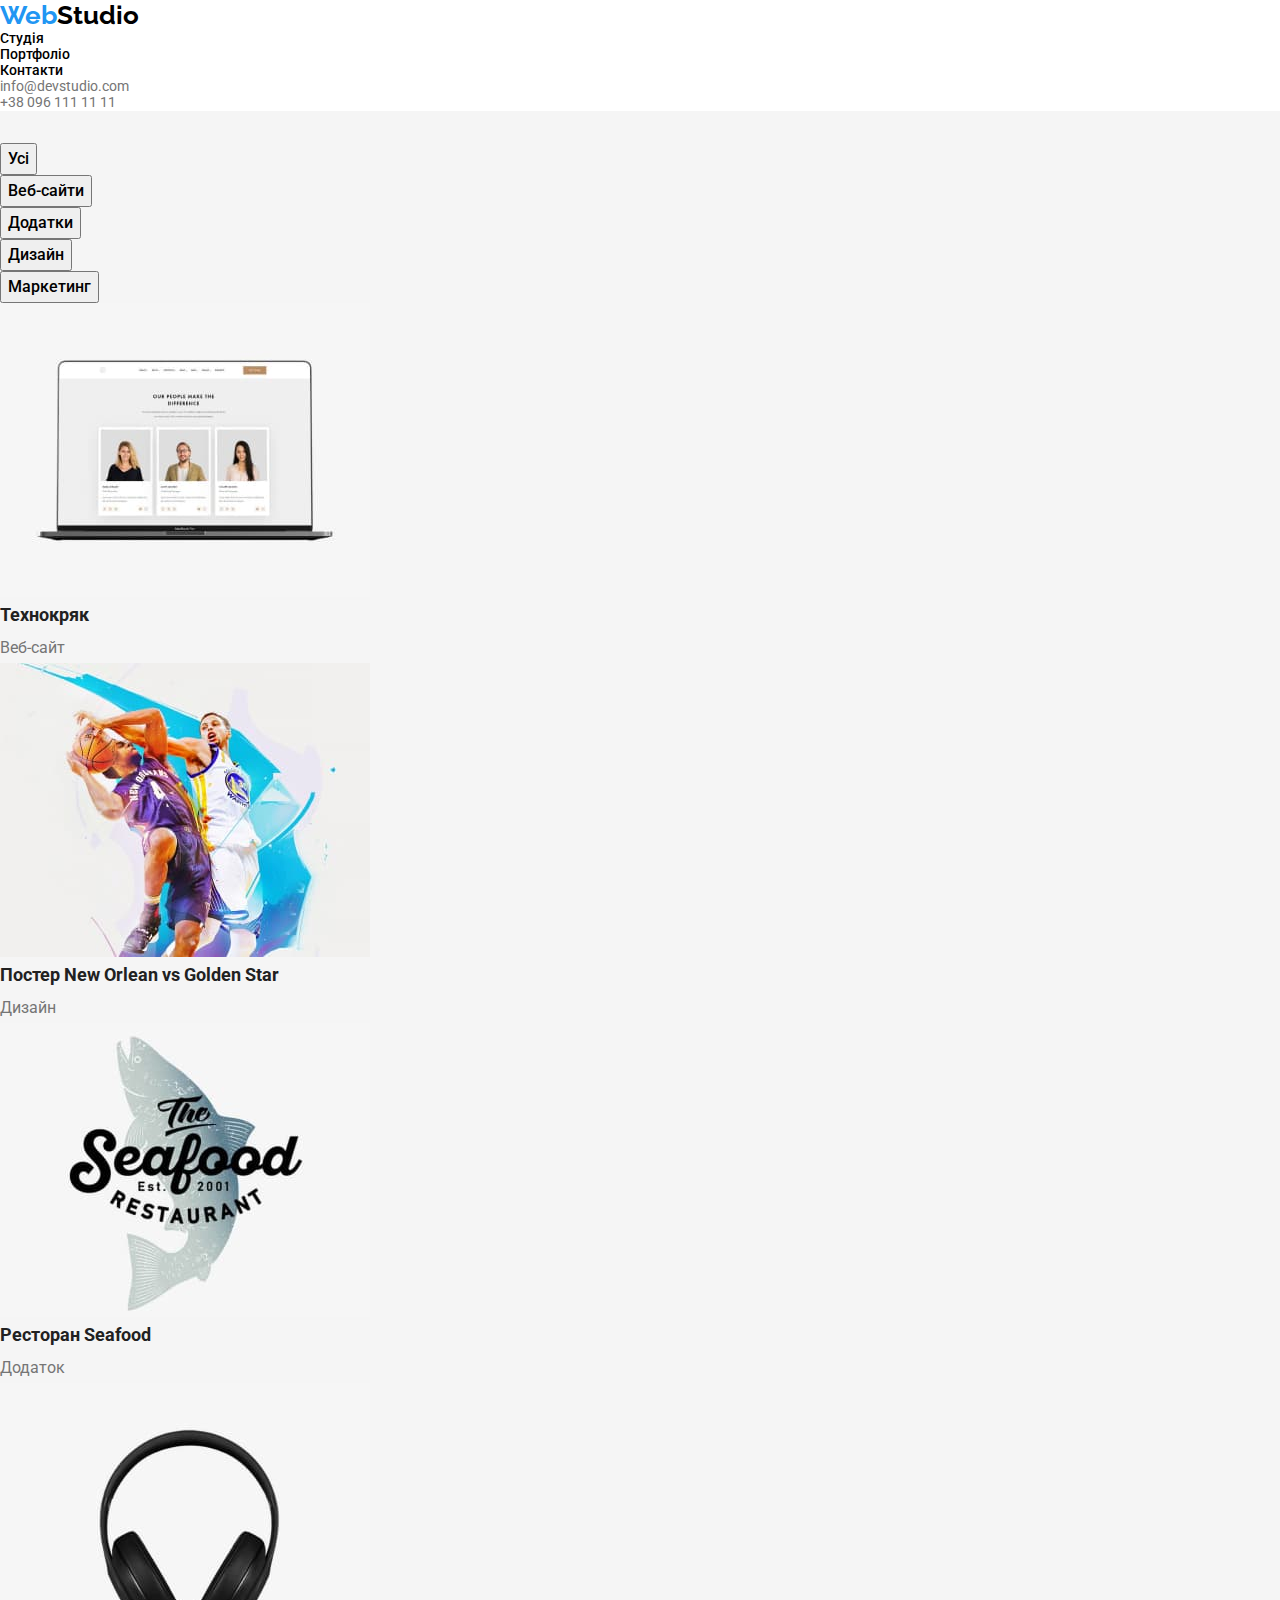
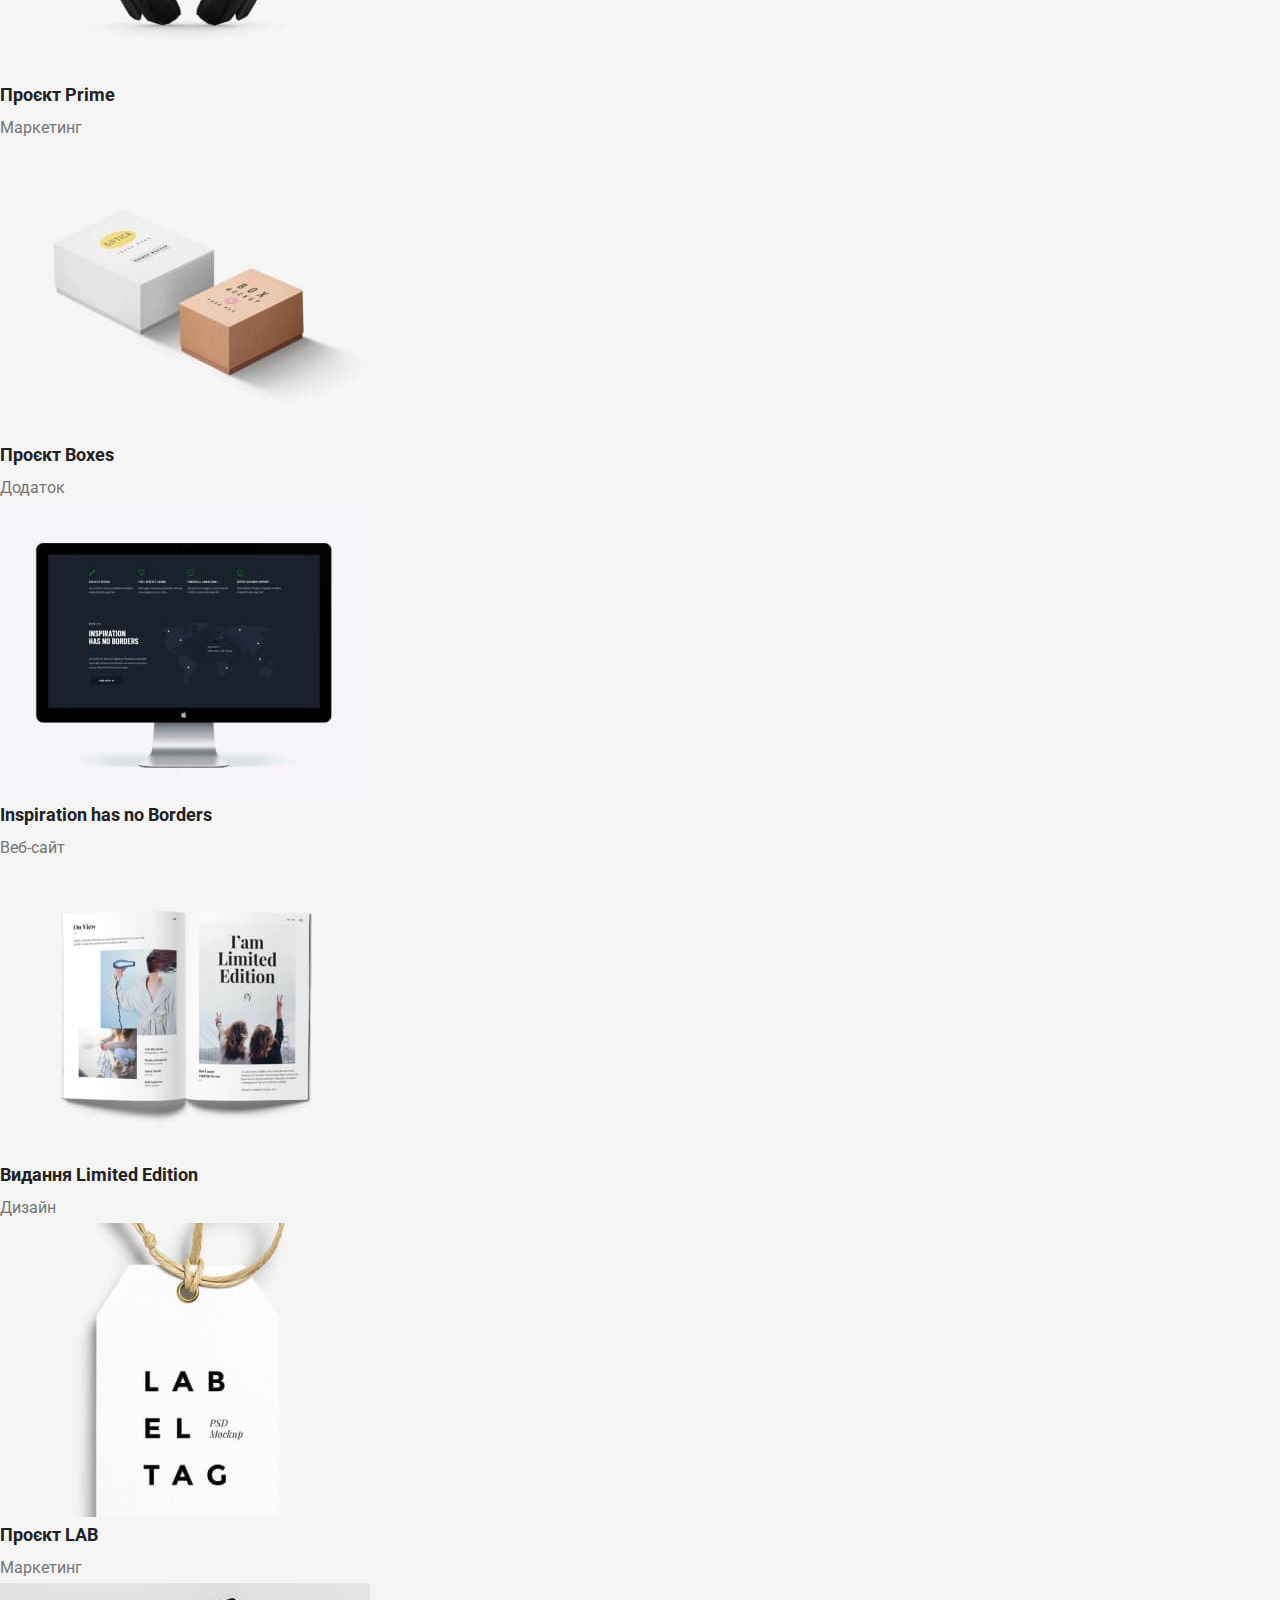
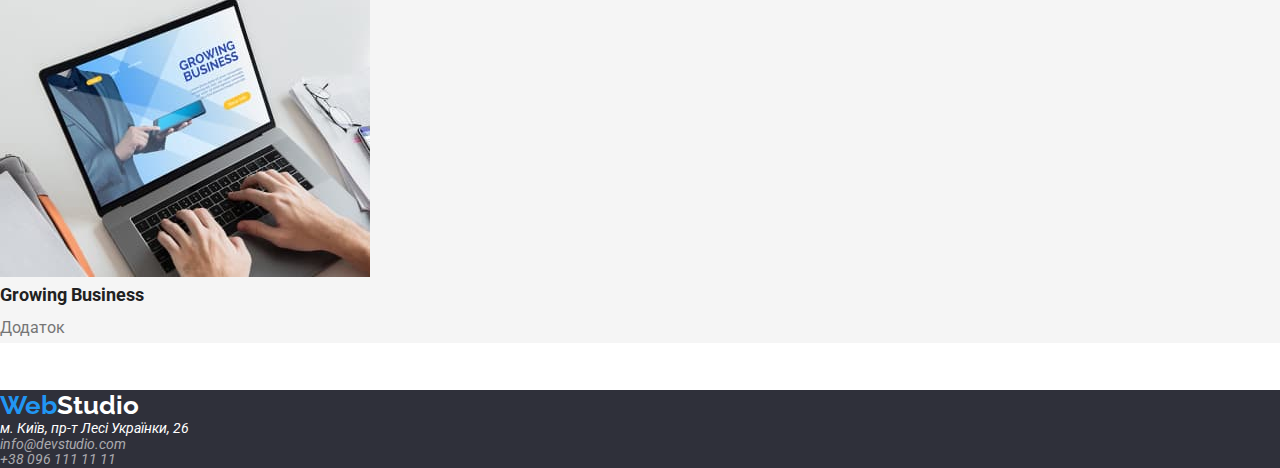
==== portfolio.html @ e62852bb "hw3-studio" ====
<!DOCTYPE html>
<html lang="uk">
<head>
    <meta charset="UTF-8">
    <meta http-equiv="X-UA-Compatible" content="IE=edge">
    <meta name="viewport" content="width=device-width, initial-scale=1.0">
    <title>Document</title>
    <link rel="stylesheet" href="https://fonts.googleapis.com/css2?family=Raleway:wght@700&family=Roboto:wght@400;500;700;900&display=swap">
    <link rel="stylesheet" href="https://cdn.jsdelivr.net/npm/modern-normalize@1.1.0/modern-normalize.min.css">
    <link rel="stylesheet" href="./css/styles.css">
</head>
<body>
    
        <!--Шапка сайта-->
        <header>
            <nav>
            <a class="nav-link" href="./index.html"><span class="accent">Web</span><span class="accent-two">Studio</span></a>
            <ul class="nav">
                <li><a class="nav-link" href="./index.html">Студія</a></li>
                <li><a class="nav-link" href="./portfolio.html">Портфоліо</a></li>
                <li><a class="nav-link" href="">Контакти</a></li>
            </ul>
        </nav>
        <ul class="nav">
            <li><a class="nav-link-contakts" href="mailto:info@devstudio.com">info@devstudio.com</a></li>
            <li><a class="nav-link-contakts" href="tel:+380961111111">+38 096 111 11 11</a></li>
        </ul>
        </header>
 <main>
    <section class="section">
        <h1 class="heading-two">Виконані замовлення</h1>
        <ul>
        <Li class="nav"><button class="btn" type="button">Усі</button></Li>
        <Li class="nav"><button class="btn" type="button">Веб-сайти</button></Li>
        <Li class="nav"><button class="btn" type="button">Додатки</button></Li>
        <Li class="nav"><button class="btn" type="button">Дизайн</button></Li>
        <Li class="nav"><button class="btn" type="button">Маркетинг</button></Li>
    </ul>
        <ul class="nav">
            <li><img src="./images/tekhnokryak.jpg" alt="наши фахівці" width="370">
                <h2 class="caption">Технокряк</h2>
                <p class="desc">Веб-сайт</p></li>

            <li><img src="./images/golden-star.jpg" alt="Постер" width="370">
                <h2 class="caption">Постер New Orlean vs Golden Star</h2>
                <p class="desc">Дизайн</p></li>

            <li><img src="./images/seafood.jpg" alt="лого Ресторана" width="370">
                <h2 class="caption">Ресторан Seafood</h2>
                <p class="desc">Додаток</p></li>

            <li><img src="./images/prime.jpg" alt="навушники" width="370">
                <h2 class="caption">Проєкт Prime</h2>
                <p class="desc">Маркетинг</p></li>

            <li><img src="./images/boxes.jpg" alt="Проект Бокси" width="370">
                <h2 class="caption">Проєкт Boxes</h2>
                <p class="desc">Додаток</p></li>

            <li><img src="./images/borders.jpg" alt="Сайт" width="370">
               <h2 class="caption" lang="en">Inspiration has no Borders</h2>
                <p class="desc">Веб-сайт</p></li>

            <li><img src="./images/limited-edition.jpg" alt="Разворот Книги" width="370">
                <h2 class="caption">Видання Limited Edition</h2>
                <p class="desc">Дизайн</p></li>

            <li><img src="./images/lab.jpg" alt="Лейба" width="370">
                <h2 class="caption">Проєкт LAB</h2>
                <p class="desc">Маркетинг</p></li>

            <li><img src="./images/growing-busines.jpg" alt="Лейба" width="370">
                <h2 class="caption" lang="en"> Growing Business</h2>
                <p class="desc">Додаток</p></li>
        </ul>
    </section>
   
</main>
 <!--Футер-->
 <footer class="footer">
    <a class="nav-link" href="./index.html"><span class="accent">Web</span><span class="accent-three">Studio</span></a>
    <address class="items">
        <ul class="nav">
            <li><a class="nav-link-adres" href="">м. Київ, пр-т Лесі Українки, 26</a></li>
            <li><a class="nav-link-kont" href="mailto:info@devstudio.com">info@devstudio.com</a></li>
            <li><a class="nav-link-kont" href="tel:+380961111111">+38 096 111 11 11</a></li>
        </ul>
    </address>
</footer>
</body>
</html>
---- css/styles.css ----
:root {
    --brand-color: #2196F3;
    --brand-color-two: #000000;
    --brand-color-three: #FFFFFF;
    --brand-font:"Raleway";
    --brand-font-style: normal;
    --brand-tekst-color:#757575;
}

body {
margin: 0;
font-family: "Roboto", sans-serif;
font-size: 14px;
line-height: 1.14;
color: #212121;
}

h1, 
h2, 
h3, 
h4, 
h5, 
h6,
p,
ul,
ol {
    margin-top: 0;
    margin-bottom: 0;
}

ul,
ol {
    list-style-type: none;
    margin: 0;
    padding: 0;
}

a {
text-decoration: none; 
}

img {
    display: block;
}

button {
    cursor: pointer;
}

.container {
    width: 1200px;
    padding-right: 15px;
    padding-left: 15px;
    margin-left: auto;
    margin-right: auto;
    outline-style: auto;
}
    /* outline-style: auto; */

/*Стилы для index.html*/

/*--------------------header--------------------*/
.header {
    padding-top: 32px;
    padding-bottom: 32px;
}

.heder-box {
    display: flex;
    align-items: center;
    justify-content: space-between;
} 

.accent {
    font-family: var(--brand-font);
    font-style: var(--brand-font-style);
    font-weight: 700;
    font-size: 26px;
    line-height: 1.19;
    color: var(--brand-color);
}

.accent-two {
    font-family: var(--brand-font);
    font-style: var(--brand-font-style);
    font-weight: 700;
    font-size: 26px;
    line-height: 1.19;    
    color: var(--brand-color-two);
}

.header-navigation {
    display: flex;
    align-items: center;
}

.menu {
    display: flex;
    column-gap: 50px;
    margin-left: 93px;
}

.nav-link { 
    font-weight: 500;
    color: var(--brand-color-two);
}

.nav-link-contakts {
    color: var(--brand-tekst-color);
    text-decoration: none;
}

.nav-link:focus, .nav-link:hover {
    color: var(--brand-color)}

.nav-link-contakts:focus, .nav-link-contakts:hover {
        color: var(--brand-color);
    }
    
.contact {
    display: flex;
    column-gap: 50px;
}

/*------------------hero--------------------*/

.hero {
    padding-top: 200px;
    text-transform:uppercase;
    color: var(--brand-color-three);
    background-color: #2F303A;
}

.hero-box {
    width: 700px;
    text-align: center;
    margin: 0 auto;
    margin-bottom: 47px;
    padding-top: 200px;
    padding-bottom: 280px;
    
}

.headline {
    font-family: 'Roboto';
    font-style: var(--brand-font-style);
    font-weight: 900;
    font-size: 44px;
    line-height: 1.36;
    }

.cursor {
    font-family: 'Roboto';
    font-weight: 700;
    font-size: 16px;
    line-height: 1.875;
    color: var(--brand-color-three);
    background-color: var(--brand-color);
    padding: 10px 32px;
    display: block;
    min-width: 152px;
    margin: 0 auto;
}

/*---------------features-----------*/

.features {

}

.features-section {
   

}

.features-section-list {
    display: flex;
    margin-top: 47px;
    margin-bottom: 47px;
    column-gap: 30px;
    padding-top: 10px;
}

.heading-two {
    color: #F5F5F5;
}

.subject {
    font-weight: 700;
    font-size: 14px;
    line-height: 1.14;
}
    
.text {
    line-height: 1.71;
    color: var(--brand-tekst-color);
}


/*--------------------------works--------------------*/

.works {
    margin-top: 47px;
    margin-bottom: 47px;
}

.works-list {
    display: flex;
    column-gap: 30px;
}

.heading {
    font-weight: 700;
    font-size: 36px;
    line-height: 1.16;
    text-align: center;
    padding-bottom: 50px;
}


/*-----------------job-----------------*/

.job {
    margin-top: 47px;
    margin-bottom: 47px;
}

.job-list {
    display: flex;
    column-gap: 30px;
}

.job-name {
    font-weight: 700;
    font-size: 14px;
    line-height: 1.14;
    text-align: center;
    padding-top: 30px;
    padding-bottom: 10px;
}

.job-titl {
    line-height: 1.71;
    color: var(--brand-tekst-color);
    text-align: center;
    padding-bottom: 30px;
}

/*--------------------------Футер--------------------*/

.footer {
    margin-top: 47px;
    background-color: #2F303A;
    }

.footer-address {
    font-style: normal;
}

.nav-link-adres {
    /* padding-top: 20px;
    padding-bottom: 10px; */
    color: var(--brand-color-three);
    text-decoration: none;
}

.nav-link-kont {
    text-decoration: none;
    color: rgba(255, 255, 255, 0.6);
}

.nav-link-adres:focus, .nav-link-adres:hover {color: var(--brand-color);}

.nav-link-kont:focus, .nav-link-kont:hover {color: var(--brand-color);}

/*-------------------Стилі для портфоліє---------------*/

.btn {
font-weight: 500;
font-size: 16px;
line-height: 1.625;
text-align: center;
}

.btn:hover, .btn:focus {color: var(--brand-color-three);
    background-color: var(--brand-color);
}

.caption {
    font-weight: 700;
    font-size: 18px;
    line-height: 2;}

.desc {
font-weight: 400;
font-size: 16px;
line-height: 1.875;
color: var(--brand-tekst-color);
}

.section {
    background-color: #F5F5F5;
}

.accent-three {
    font-family: var(--brand-font);
    font-style: var(--brand-font-style);
    font-weight: 700;
    font-size: 26px;
    line-height: 1.19;    
    color: var(--brand-color-three);
}
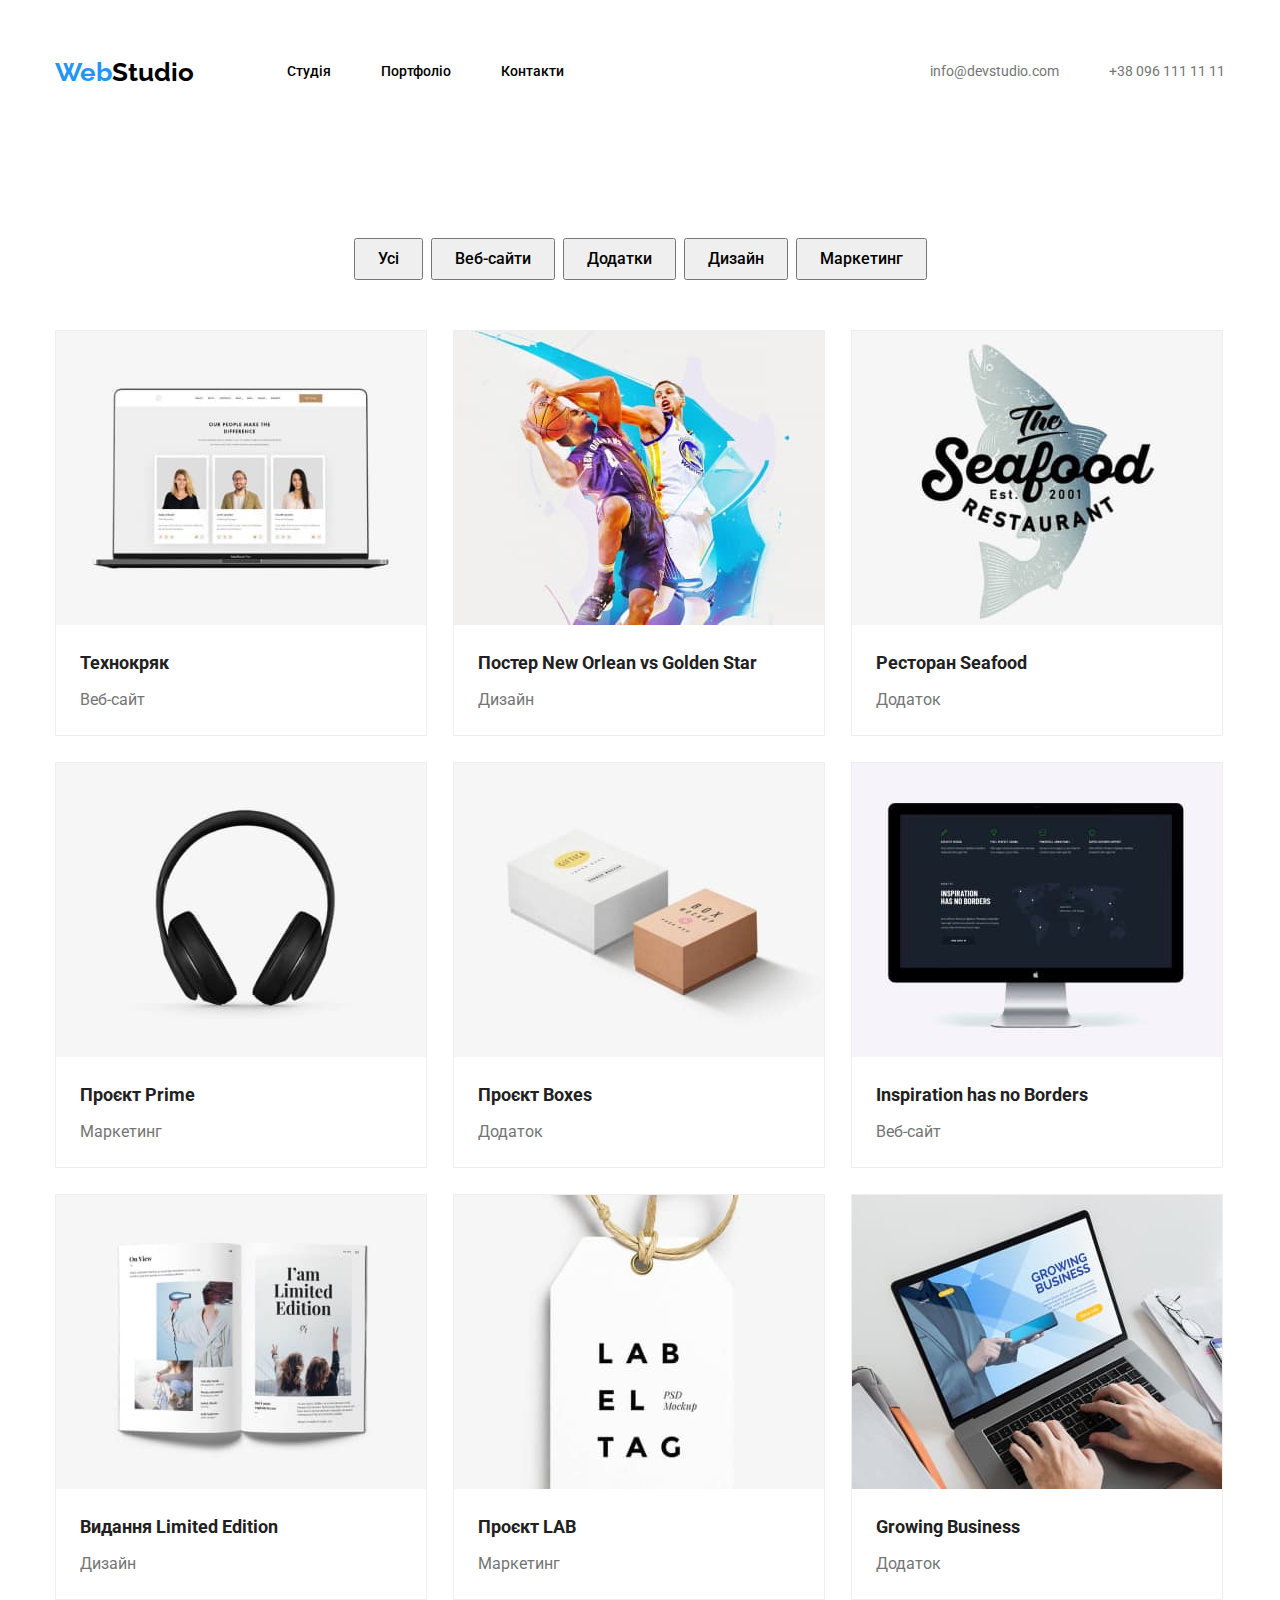
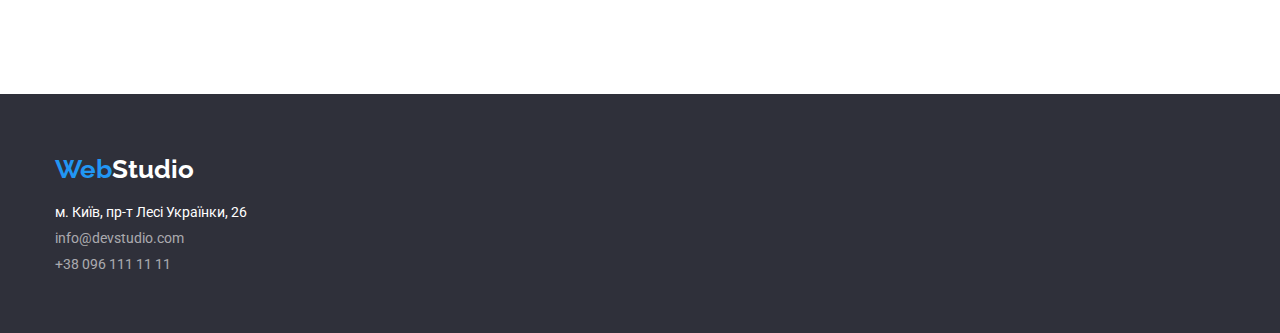
==== commit c139bc94: "update-hw3" ====
--- a/portfolio.html
+++ b/portfolio.html
@@ -12,80 +12,89 @@
 <body>
     
         <!--Шапка сайта-->
-        <header>
-            <nav>
-            <a class="nav-link" href="./index.html"><span class="accent">Web</span><span class="accent-two">Studio</span></a>
-            <ul class="nav">
-                <li><a class="nav-link" href="./index.html">Студія</a></li>
-                <li><a class="nav-link" href="./portfolio.html">Портфоліо</a></li>
-                <li><a class="nav-link" href="">Контакти</a></li>
+        <header class="header">
+            <div class="container heder-box">
+                <nav class="header-navigation">
+                <a class="nav-link" href="./index.html"><span class="accent">Web</span><span class="accent-two">Studio</span></a>
+                <ul class="menu">
+                    <li><a class="nav-link" href="./index.html">Студія</a></li>
+                    <li><a class="nav-link" href="./portfolio.html">Портфоліо</a></li>
+                    <li><a class="nav-link" href="">Контакти</a></li>
+                </ul>
+            </nav>
+            <ul class="contact">
+                <li><a class="nav-link-contakts" href="mailto:info@devstudio.com">info@devstudio.com</a></li>
+                <li><a class="nav-link-contakts" href="tel:+380961111111">+38 096 111 11 11</a></li>
             </ul>
-        </nav>
-        <ul class="nav">
-            <li><a class="nav-link-contakts" href="mailto:info@devstudio.com">info@devstudio.com</a></li>
-            <li><a class="nav-link-contakts" href="tel:+380961111111">+38 096 111 11 11</a></li>
-        </ul>
+            </div>
         </header>
  <main>
-    <section class="section">
-        <h1 class="heading-two">Виконані замовлення</h1>
-        <ul>
-        <Li class="nav"><button class="btn" type="button">Усі</button></Li>
-        <Li class="nav"><button class="btn" type="button">Веб-сайти</button></Li>
-        <Li class="nav"><button class="btn" type="button">Додатки</button></Li>
-        <Li class="nav"><button class="btn" type="button">Дизайн</button></Li>
-        <Li class="nav"><button class="btn" type="button">Маркетинг</button></Li>
-    </ul>
-        <ul class="nav">
-            <li><img src="./images/tekhnokryak.jpg" alt="наши фахівці" width="370">
+    <section>
+    <div class="container section">
+        <h1 class="visually-hidden">Виконані замовлення</h1>
+            <ul class="order-list">
+                <Li class="nav"><button class="btn" type="button">Усі</button></Li>
+                <Li class="nav"><button class="btn" type="button">Веб-сайти</button></Li>
+                <Li class="nav"><button class="btn" type="button">Додатки</button></Li>
+                <Li class="nav"><button class="btn" type="button">Дизайн</button></Li>
+                <Li class="nav"><button class="btn" type="button">Маркетинг</button></Li>
+            </ul>
+    <ul class="nav">
+        <div class="navigation-list">
+            <li class="navigation-list-item"><img src="./images/tekhnokryak.jpg" alt="наши фахівці" width="370">
                 <h2 class="caption">Технокряк</h2>
                 <p class="desc">Веб-сайт</p></li>
 
-            <li><img src="./images/golden-star.jpg" alt="Постер" width="370">
+            <li class="navigation-list-item"><img src="./images/golden-star.jpg" alt="Постер" width="370">
                 <h2 class="caption">Постер New Orlean vs Golden Star</h2>
                 <p class="desc">Дизайн</p></li>
 
-            <li><img src="./images/seafood.jpg" alt="лого Ресторана" width="370">
+            <li class="navigation-list-item"><img src="./images/seafood.jpg" alt="лого Ресторана" width="370">
                 <h2 class="caption">Ресторан Seafood</h2>
                 <p class="desc">Додаток</p></li>
 
-            <li><img src="./images/prime.jpg" alt="навушники" width="370">
+            <li class="navigation-list-item"><img src="./images/prime.jpg" alt="навушники" width="370">
                 <h2 class="caption">Проєкт Prime</h2>
                 <p class="desc">Маркетинг</p></li>
 
-            <li><img src="./images/boxes.jpg" alt="Проект Бокси" width="370">
+            <li class="navigation-list-item"><img src="./images/boxes.jpg" alt="Проект Бокси" width="370">
                 <h2 class="caption">Проєкт Boxes</h2>
                 <p class="desc">Додаток</p></li>
 
-            <li><img src="./images/borders.jpg" alt="Сайт" width="370">
+            <li class="navigation-list-item"><img src="./images/borders.jpg" alt="Сайт" width="370">
                <h2 class="caption" lang="en">Inspiration has no Borders</h2>
                 <p class="desc">Веб-сайт</p></li>
 
-            <li><img src="./images/limited-edition.jpg" alt="Разворот Книги" width="370">
+            <li class="navigation-list-item"><img src="./images/limited-edition.jpg" alt="Разворот Книги" width="370">
                 <h2 class="caption">Видання Limited Edition</h2>
                 <p class="desc">Дизайн</p></li>
 
-            <li><img src="./images/lab.jpg" alt="Лейба" width="370">
+            <li class="navigation-list-item"><img src="./images/lab.jpg" alt="Лейба" width="370">
                 <h2 class="caption">Проєкт LAB</h2>
                 <p class="desc">Маркетинг</p></li>
 
-            <li><img src="./images/growing-busines.jpg" alt="Лейба" width="370">
+            <li class="navigation-list-item"><img src="./images/growing-busines.jpg" alt="Лейба" width="370">
                 <h2 class="caption" lang="en"> Growing Business</h2>
                 <p class="desc">Додаток</p></li>
-        </ul>
+        </div>
+    </ul>
+
+    </div>
     </section>
    
 </main>
  <!--Футер-->
  <footer class="footer">
+    <div class="container">
     <a class="nav-link" href="./index.html"><span class="accent">Web</span><span class="accent-three">Studio</span></a>
-    <address class="items">
-        <ul class="nav">
-            <li><a class="nav-link-adres" href="">м. Київ, пр-т Лесі Українки, 26</a></li>
-            <li><a class="nav-link-kont" href="mailto:info@devstudio.com">info@devstudio.com</a></li>
-            <li><a class="nav-link-kont" href="tel:+380961111111">+38 096 111 11 11</a></li>
+    <address class="footer-address">
+        <ul>
+            <li class="list-address"><a class="nav-link-adres" href="">м. Київ, пр-т Лесі Українки, 26</a></li>
+            <li class="list-mail"><a class="nav-link-kont" href="mailto:info@devstudio.com">info@devstudio.com</a></li>
+            <li class="list-tel"><a class="nav-link-kont" href="tel:+380961111111">+38 096 111 11 11</a></li>
         </ul>
     </address>
+    </div>
 </footer>
 </body>
 </html>--- a/css/styles.css
+++ b/css/styles.css
@@ -53,9 +53,33 @@
     padding-left: 15px;
     margin-left: auto;
     margin-right: auto;
-    outline-style: auto;
-}
+}
+
+.heading {
+        font-weight: 700;
+        font-size: 36px;
+        line-height: 1.16;
+        text-align: center;
+        padding-bottom: 50px;
+}
+.section {
+    padding-top: 94px;
+    padding-bottom: 94px;
+}
+
+.visually-hidden {
+    position: absolute;
+    width: 1px;
+    height: 1px;
+    margin: -1px;
+    padding: 0;
+    overflow: hidden;
+    border: 0;
+    clip: rect(0 0 0 0);
+  }
+
     /* outline-style: auto; */
+
 
 /*Стилы для index.html*/
 
@@ -98,12 +122,14 @@
     display: flex;
     column-gap: 50px;
     margin-left: 93px;
+    margin-top: 32px;
+    margin-bottom: 32px;
 }
 
 .nav-link { 
     font-weight: 500;
     color: var(--brand-color-two);
-}
+    }
 
 .nav-link-contakts {
     color: var(--brand-tekst-color);
@@ -120,12 +146,13 @@
 .contact {
     display: flex;
     column-gap: 50px;
+    margin-top: 32px;
+    margin-bottom: 32px;
 }
 
 /*------------------hero--------------------*/
 
 .hero {
-    padding-top: 200px;
     text-transform:uppercase;
     color: var(--brand-color-three);
     background-color: #2F303A;
@@ -135,7 +162,6 @@
     width: 700px;
     text-align: center;
     margin: 0 auto;
-    margin-bottom: 47px;
     padding-top: 200px;
     padding-bottom: 280px;
     
@@ -147,6 +173,7 @@
     font-weight: 900;
     font-size: 44px;
     line-height: 1.36;
+    margin-bottom: 30px;
     }
 
 .cursor {
@@ -164,31 +191,18 @@
 
 /*---------------features-----------*/
 
-.features {
-
-}
-
-.features-section {
-   
-
-}
-
-.features-section-list {
-    display: flex;
-    margin-top: 47px;
-    margin-bottom: 47px;
+  .features-list {
+    display: flex;
     column-gap: 30px;
-    padding-top: 10px;
-}
-
-.heading-two {
-    color: #F5F5F5;
-}
+    flex-wrap: nowrap;
+    flex-basis: calc((100% - 90px) / 4);
+  }
 
 .subject {
     font-weight: 700;
     font-size: 14px;
     line-height: 1.14;
+    margin-bottom: 10px;
 }
     
 .text {
@@ -199,35 +213,31 @@
 
 /*--------------------------works--------------------*/
 
-.works {
-    margin-top: 47px;
-    margin-bottom: 47px;
-}
-
 .works-list {
     display: flex;
-    column-gap: 30px;
-}
-
-.heading {
-    font-weight: 700;
-    font-size: 36px;
-    line-height: 1.16;
-    text-align: center;
-    padding-bottom: 50px;
+    gap: 30px;
+    flex-wrap: wrap;
+    flex-basis: calc((100% - 60px) / 3);
 }
 
 
 /*-----------------job-----------------*/
 
 .job {
-    margin-top: 47px;
-    margin-bottom: 47px;
+    background: #F5F4FA;
 }
 
 .job-list {
     display: flex;
-    column-gap: 30px;
+    gap: 30px;
+    flex-wrap: wrap;
+    flex-basis: calc((100% - 90px) / 4);
+}
+
+.jop-list-item {
+box-shadow: 0px 1px 3px rgba(0, 0, 0, 0.12), 0px 1px 1px rgba(0, 0, 0, 0.14), 0px 2px 1px rgba(0, 0, 0, 0.2);
+border-radius: 0px 0px 4px 4px;
+
 }
 
 .job-name {
@@ -235,8 +245,8 @@
     font-size: 14px;
     line-height: 1.14;
     text-align: center;
-    padding-top: 30px;
-    padding-bottom: 10px;
+    margin-top: 30px;
+    margin-bottom: 10px;
 }
 
 .job-titl {
@@ -249,7 +259,8 @@
 /*--------------------------Футер--------------------*/
 
 .footer {
-    margin-top: 47px;
+    padding-top: 60px;
+    padding-bottom: 60px;
     background-color: #2F303A;
     }
 
@@ -257,9 +268,19 @@
     font-style: normal;
 }
 
+.list-address {
+    margin-top: 20px;
+}
+
+.list-mail {
+    margin-top: 10px;
+}
+
+.list-tel {
+    margin-top: 10px;
+}
+
 .nav-link-adres {
-    /* padding-top: 20px;
-    padding-bottom: 10px; */
     color: var(--brand-color-three);
     text-decoration: none;
 }
@@ -274,33 +295,62 @@
 .nav-link-kont:focus, .nav-link-kont:hover {color: var(--brand-color);}
 
 /*-------------------Стилі для портфоліє---------------*/
+
+
+.order-list {
+    display: flex;
+    justify-content: center;
+    gap: 8px;
+    margin-bottom: 50px;
+}
 
 .btn {
 font-weight: 500;
 font-size: 16px;
 line-height: 1.625;
-text-align: center;
+padding-top: 6px;
+padding-right: 22px;
+padding-bottom: 6px;
+padding-left: 22px;
 }
 
 .btn:hover, .btn:focus {color: var(--brand-color-three);
     background-color: var(--brand-color);
 }
 
+.navigation-list-item {
+background: #FFFFFF;
+border: 1px solid #EEEEEE;
+    /* border: 1px solid #EEEEEE; */
+}
+
+.navigation-list {
+    display: flex;
+    gap: 26px;
+    flex-wrap: wrap;
+    /* flex-basis: calc((100% - 8 * 30px) / 9); */
+}
+
 .caption {
     font-weight: 700;
     font-size: 18px;
-    line-height: 2;}
+    line-height: 2;
+    margin-top: 20px;
+    margin-right: 24px;
+    margin-bottom: 4px;
+    margin-left: 24px;
+}
 
 .desc {
 font-weight: 400;
 font-size: 16px;
 line-height: 1.875;
 color: var(--brand-tekst-color);
-}
-
-.section {
-    background-color: #F5F5F5;
-}
+margin-right: 24px;
+margin-bottom: 20px;
+margin-left: 24px;
+}
+
 
 .accent-three {
     font-family: var(--brand-font);
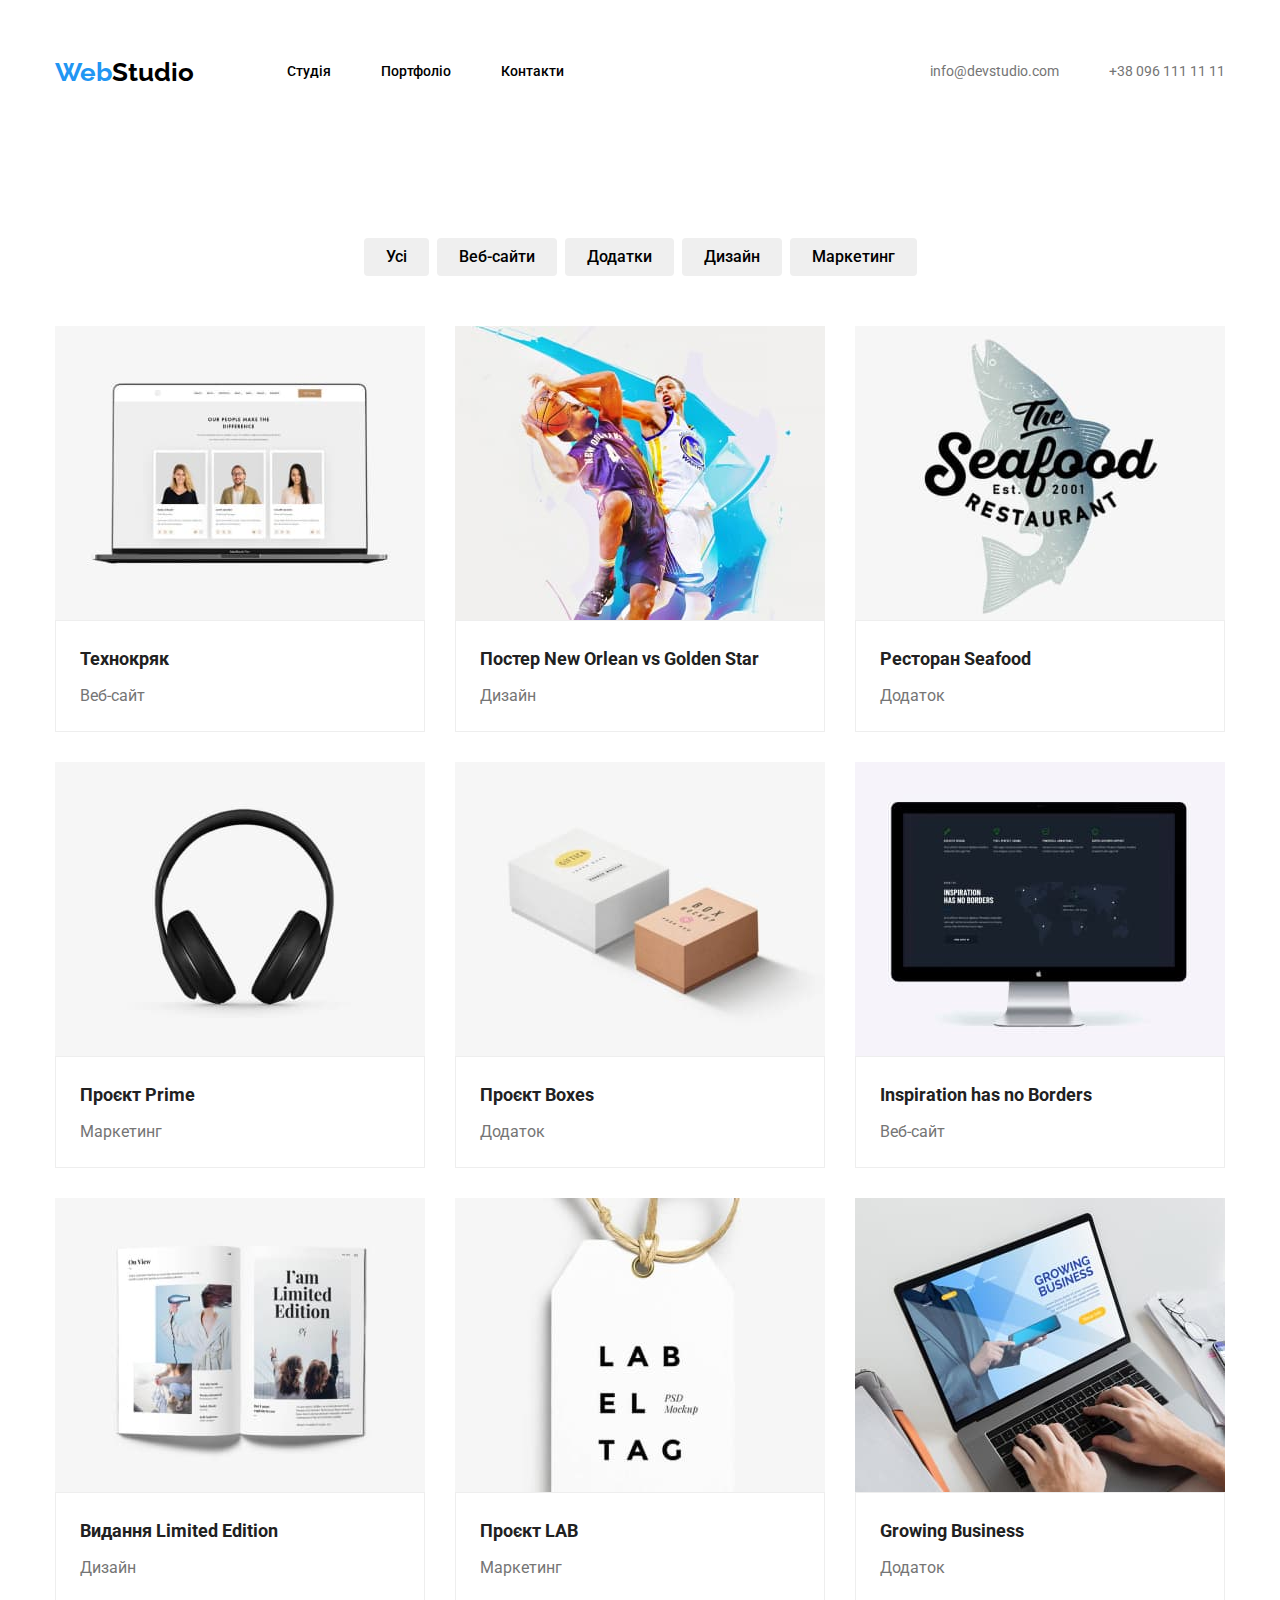
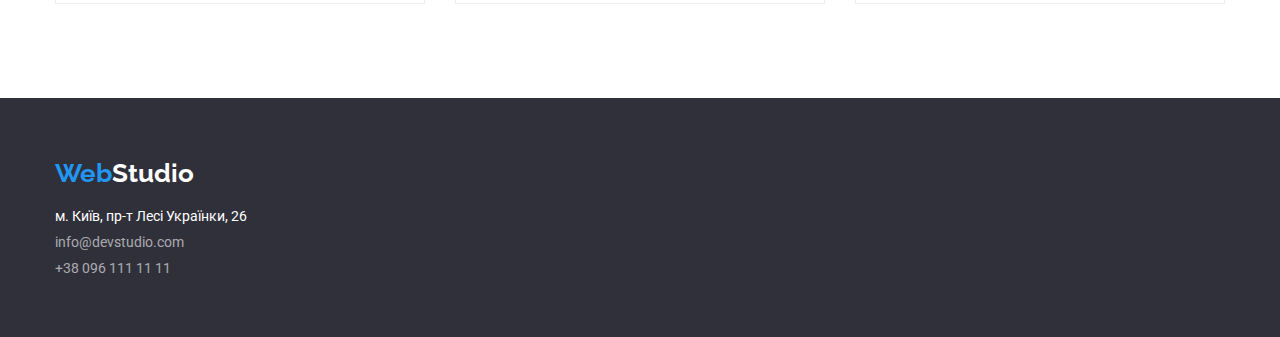
==== commit c0804a0f: "updata-hw-03" ====
--- a/portfolio.html
+++ b/portfolio.html
@@ -29,54 +29,71 @@
             </div>
         </header>
  <main>
-    <section>
-    <div class="container section">
+    <section class="section">
+    <div class="container">
         <h1 class="visually-hidden">Виконані замовлення</h1>
             <ul class="order-list">
-                <Li class="nav"><button class="btn" type="button">Усі</button></Li>
-                <Li class="nav"><button class="btn" type="button">Веб-сайти</button></Li>
-                <Li class="nav"><button class="btn" type="button">Додатки</button></Li>
-                <Li class="nav"><button class="btn" type="button">Дизайн</button></Li>
-                <Li class="nav"><button class="btn" type="button">Маркетинг</button></Li>
+                <Li class="order-list-item"><button class="btn" type="button">Усі</button></Li>
+                <Li class="order-list-item"><button class="btn" type="button">Веб-сайти</button></Li>
+                <Li class="order-list-item"><button class="btn" type="button">Додатки</button></Li>
+                <Li class="order-list-item"><button class="btn" type="button">Дизайн</button></Li>
+                <Li class="order-list-item"><button class="btn" type="button">Маркетинг</button></Li>
             </ul>
-    <ul class="nav">
-        <div class="navigation-list">
-            <li class="navigation-list-item"><img src="./images/tekhnokryak.jpg" alt="наши фахівці" width="370">
-                <h2 class="caption">Технокряк</h2>
-                <p class="desc">Веб-сайт</p></li>
-
-            <li class="navigation-list-item"><img src="./images/golden-star.jpg" alt="Постер" width="370">
-                <h2 class="caption">Постер New Orlean vs Golden Star</h2>
-                <p class="desc">Дизайн</p></li>
-
-            <li class="navigation-list-item"><img src="./images/seafood.jpg" alt="лого Ресторана" width="370">
-                <h2 class="caption">Ресторан Seafood</h2>
-                <p class="desc">Додаток</p></li>
-
-            <li class="navigation-list-item"><img src="./images/prime.jpg" alt="навушники" width="370">
-                <h2 class="caption">Проєкт Prime</h2>
-                <p class="desc">Маркетинг</p></li>
-
-            <li class="navigation-list-item"><img src="./images/boxes.jpg" alt="Проект Бокси" width="370">
-                <h2 class="caption">Проєкт Boxes</h2>
-                <p class="desc">Додаток</p></li>
-
-            <li class="navigation-list-item"><img src="./images/borders.jpg" alt="Сайт" width="370">
-               <h2 class="caption" lang="en">Inspiration has no Borders</h2>
-                <p class="desc">Веб-сайт</p></li>
-
-            <li class="navigation-list-item"><img src="./images/limited-edition.jpg" alt="Разворот Книги" width="370">
-                <h2 class="caption">Видання Limited Edition</h2>
-                <p class="desc">Дизайн</p></li>
-
-            <li class="navigation-list-item"><img src="./images/lab.jpg" alt="Лейба" width="370">
-                <h2 class="caption">Проєкт LAB</h2>
-                <p class="desc">Маркетинг</p></li>
-
-            <li class="navigation-list-item"><img src="./images/growing-busines.jpg" alt="Лейба" width="370">
-                <h2 class="caption" lang="en"> Growing Business</h2>
-                <p class="desc">Додаток</p></li>
-        </div>
+    <ul class="aside">
+            <li class="aside-list"><img src="./images/tekhnokryak.jpg" alt="наши фахівці" width="370">
+                <div class="aside-list-items">
+                    <h2 class="caption">Технокряк</h2>
+                    <p class="desc">Веб-сайт</p>
+                </div>
+            </li>
+            <li class=""><img src="./images/golden-star.jpg" alt="Постер" width="370">
+                <div class="aside-list-items">
+                    <h2 class="caption">Постер New Orlean vs Golden Star</h2>
+                    <p class="desc">Дизайн</p>
+                </div>
+            </li>
+            <li class=""><img src="./images/seafood.jpg" alt="лого Ресторана" width="370">
+                <div class="aside-list-items">
+                    <h2 class="caption">Ресторан Seafood</h2>
+                    <p class="desc">Додаток</p>
+                </div>
+            </li>
+            <li class=""><img src="./images/prime.jpg" alt="навушники" width="370">
+                <div class="aside-list-items">
+                    <h2 class="caption">Проєкт Prime</h2>
+                    <p class="desc">Маркетинг</p>
+                </div>
+            </li>
+            <li class=""><img src="./images/boxes.jpg" alt="Проект Бокси" width="370">
+                <div class="aside-list-items">
+                    <h2 class="caption">Проєкт Boxes</h2>
+                    <p class="desc">Додаток</p>
+                </div>
+            </li>
+            <li class=""><img src="./images/borders.jpg" alt="Сайт" width="370">
+                <div class="aside-list-items">
+                    <h2 class="caption" lang="en">Inspiration has no Borders</h2>
+                    <p class="desc">Веб-сайт</p>
+                </div>
+            </li>
+            <li class=""><img src="./images/limited-edition.jpg" alt="Разворот Книги" width="370">
+                <div class="aside-list-items">
+                    <h2 class="caption">Видання Limited Edition</h2>
+                    <p class="desc">Дизайн</p>
+                </div>
+            </li>
+            <li class=""><img src="./images/lab.jpg" alt="Лейба" width="370">
+                <div class="aside-list-items">
+                    <h2 class="caption">Проєкт LAB</h2>
+                    <p class="desc">Маркетинг</p>
+                </div> 
+            </li>
+            <li class=""><img src="./images/growing-busines.jpg" alt="Лейба" width="370">
+                <div class="aside-list-items">
+                    <h2 class="caption" lang="en"> Growing Business</h2>
+                    <p class="desc">Додаток</p>
+                </div>                
+            </li>
     </ul>
 
     </div>
--- a/css/styles.css
+++ b/css/styles.css
@@ -43,7 +43,8 @@
     display: block;
 }
 
-button {
+.cursor,
+.btn {
     cursor: pointer;
 }
 
@@ -160,11 +161,7 @@
 
 .hero-box {
     width: 700px;
-    text-align: center;
-    margin: 0 auto;
-    padding-top: 200px;
-    padding-bottom: 280px;
-    
+    text-align: center; 
 }
 
 .headline {
@@ -173,6 +170,8 @@
     font-weight: 900;
     font-size: 44px;
     line-height: 1.36;
+    min-width: 696px;
+    margin-top: 200px;
     margin-bottom: 30px;
     }
 
@@ -185,19 +184,26 @@
     background-color: var(--brand-color);
     padding: 10px 32px;
     display: block;
-    min-width: 152px;
+    min-width: 216px;
     margin: 0 auto;
+    border-radius: 4px;
+    border: none;
+    margin-bottom: 200px;
 }
 
 /*---------------features-----------*/
 
-  .features-list {
+  .features-section-list {
     display: flex;
     column-gap: 30px;
     flex-wrap: nowrap;
     flex-basis: calc((100% - 90px) / 4);
   }
 
+  .features-list-box {
+    min-width: 270px;
+  }
+
 .subject {
     font-weight: 700;
     font-size: 14px;
@@ -237,6 +243,10 @@
 .jop-list-item {
 box-shadow: 0px 1px 3px rgba(0, 0, 0, 0.12), 0px 1px 1px rgba(0, 0, 0, 0.14), 0px 2px 1px rgba(0, 0, 0, 0.2);
 border-radius: 0px 0px 4px 4px;
+}
+
+.jop-list-item-box {
+    margin-top: 30px;
 
 }
 
@@ -245,15 +255,14 @@
     font-size: 14px;
     line-height: 1.14;
     text-align: center;
-    margin-top: 30px;
-    margin-bottom: 10px;
 }
 
 .job-titl {
     line-height: 1.71;
     color: var(--brand-tekst-color);
     text-align: center;
-    padding-bottom: 30px;
+    margin-top: 10px;
+    margin-bottom: 30px;
 }
 
 /*--------------------------Футер--------------------*/
@@ -290,9 +299,11 @@
     color: rgba(255, 255, 255, 0.6);
 }
 
-.nav-link-adres:focus, .nav-link-adres:hover {color: var(--brand-color);}
-
-.nav-link-kont:focus, .nav-link-kont:hover {color: var(--brand-color);}
+.nav-link-adres:focus, 
+.nav-link-adres:hover {color: var(--brand-color);}
+
+.nav-link-kont:focus, 
+.nav-link-kont:hover {color: var(--brand-color);}
 
 /*-------------------Стилі для портфоліє---------------*/
 
@@ -302,6 +313,10 @@
     justify-content: center;
     gap: 8px;
     margin-bottom: 50px;
+}
+
+.order-list-item {
+     
 }
 
 .btn {
@@ -312,23 +327,24 @@
 padding-right: 22px;
 padding-bottom: 6px;
 padding-left: 22px;
+border-radius: 4px;
+border: none;
 }
 
 .btn:hover, .btn:focus {color: var(--brand-color-three);
     background-color: var(--brand-color);
 }
 
-.navigation-list-item {
-background: #FFFFFF;
-border: 1px solid #EEEEEE;
-    /* border: 1px solid #EEEEEE; */
-}
-
-.navigation-list {
-    display: flex;
-    gap: 26px;
+
+.aside {
+    display: flex;
+    gap: 30px;
     flex-wrap: wrap;
-    /* flex-basis: calc((100% - 8 * 30px) / 9); */
+    flex-basis: calc((100% - 2 * 30px) / 3);
+}
+
+.aside-list-items {
+    border: 1px solid #EEEEEE;
 }
 
 .caption {
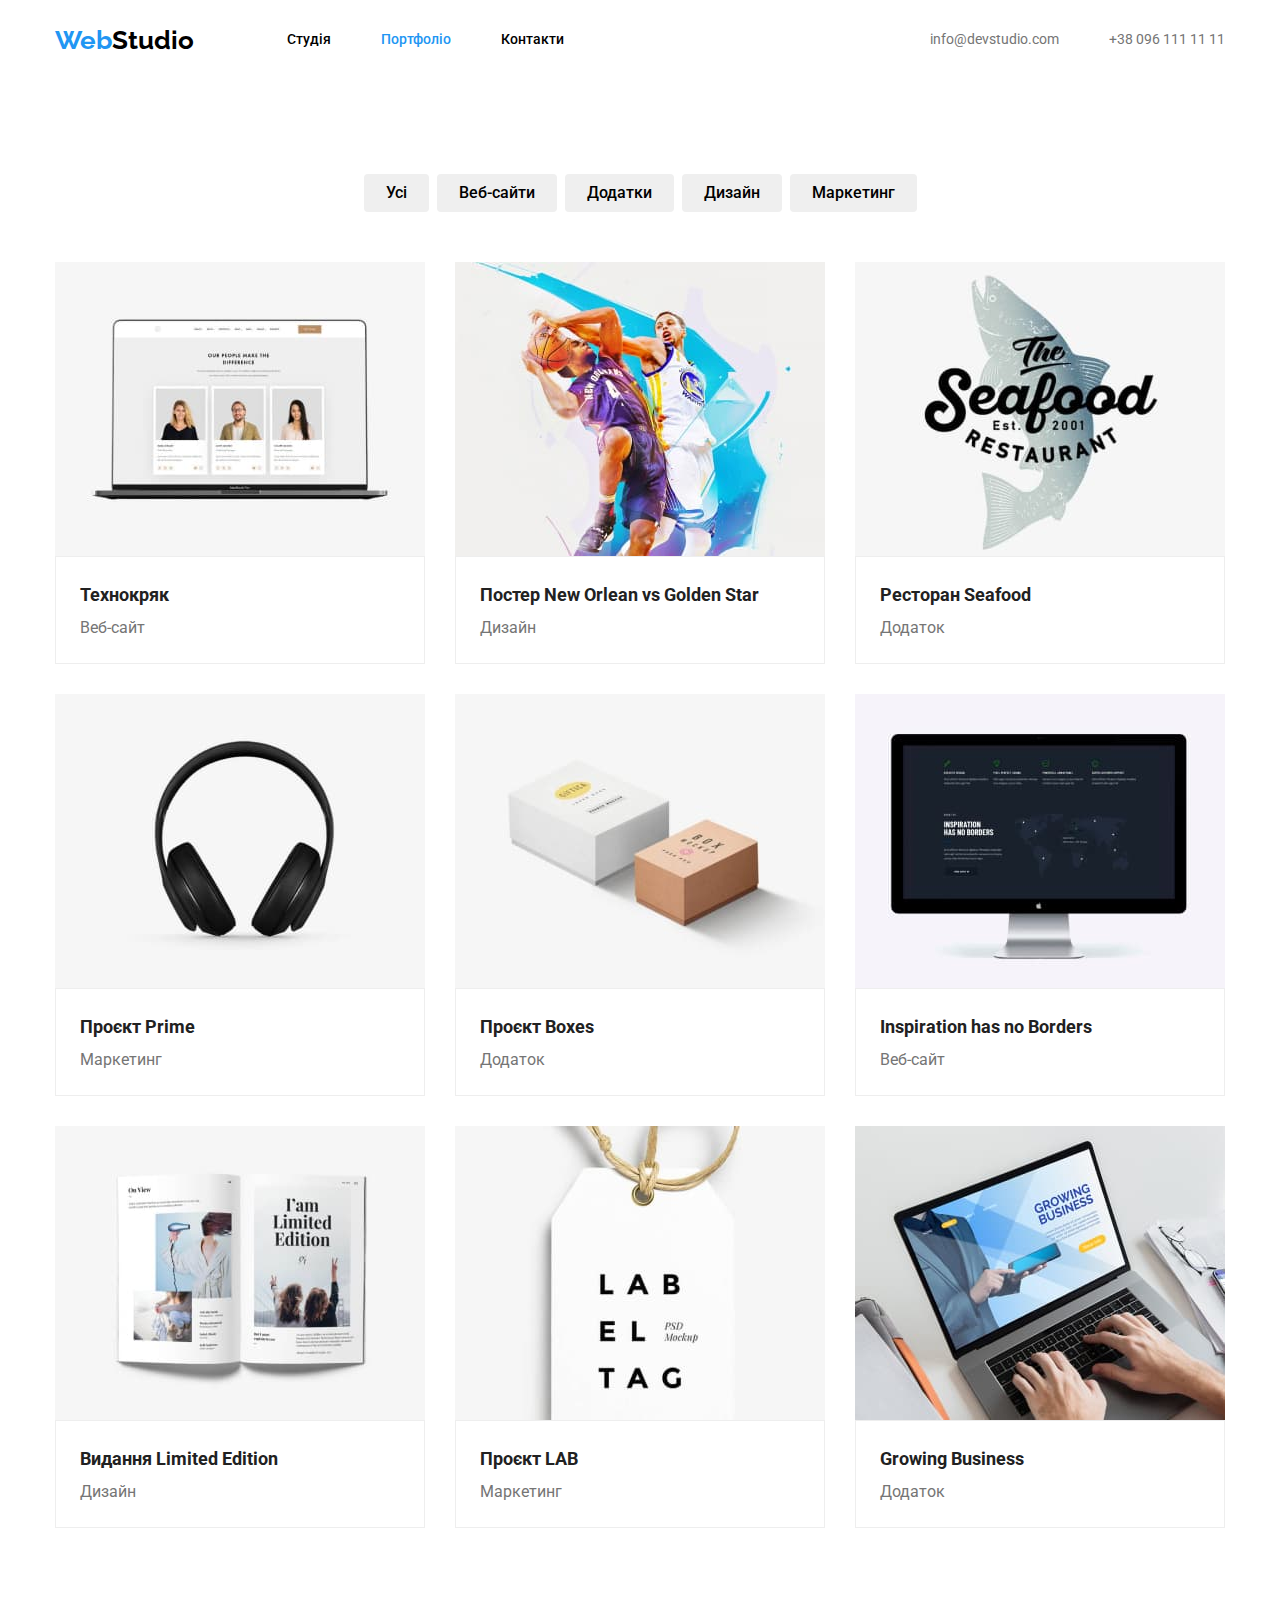
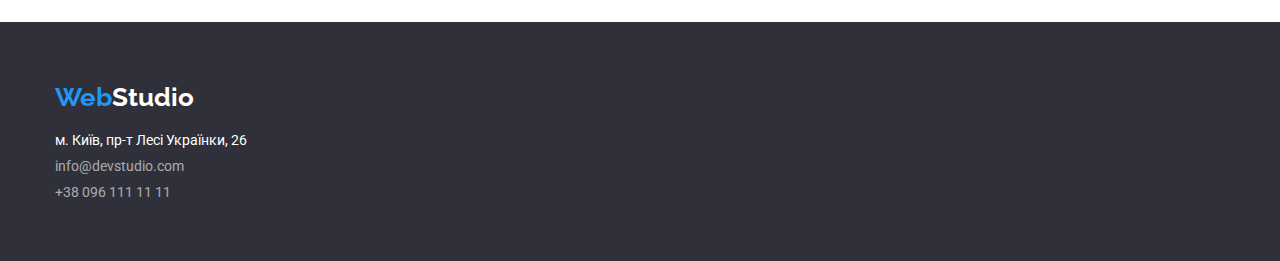
==== commit 7de12368: "update-hw3" ====
--- a/portfolio.html
+++ b/portfolio.html
@@ -18,7 +18,7 @@
                 <a class="nav-link" href="./index.html"><span class="accent">Web</span><span class="accent-two">Studio</span></a>
                 <ul class="menu">
                     <li><a class="nav-link" href="./index.html">Студія</a></li>
-                    <li><a class="nav-link" href="./portfolio.html">Портфоліо</a></li>
+                    <li><a class="nav-link active" href="./portfolio.html">Портфоліо</a></li>
                     <li><a class="nav-link" href="">Контакти</a></li>
                 </ul>
             </nav>
--- a/css/styles.css
+++ b/css/styles.css
@@ -78,7 +78,7 @@
     border: 0;
     clip: rect(0 0 0 0);
   }
-
+.nav-link.active {color: var(--brand-color);}
     /* outline-style: auto; */
 
 
@@ -86,8 +86,7 @@
 
 /*--------------------header--------------------*/
 .header {
-    padding-top: 32px;
-    padding-bottom: 32px;
+    
 }
 
 .heder-box {
@@ -161,7 +160,9 @@
 
 .hero-box {
     width: 700px;
-    text-align: center; 
+    text-align: center;
+    padding-top: 200px;
+    padding-bottom: 200px;
 }
 
 .headline {
@@ -171,7 +172,6 @@
     font-size: 44px;
     line-height: 1.36;
     min-width: 696px;
-    margin-top: 200px;
     margin-bottom: 30px;
     }
 
@@ -188,7 +188,6 @@
     margin: 0 auto;
     border-radius: 4px;
     border: none;
-    margin-bottom: 200px;
 }
 
 /*---------------features-----------*/
@@ -246,7 +245,10 @@
 }
 
 .jop-list-item-box {
-    margin-top: 30px;
+    padding-top: 30px;
+    padding-bottom: 30px;
+    text-align: center;
+    
 
 }
 
@@ -254,15 +256,14 @@
     font-weight: 700;
     font-size: 14px;
     line-height: 1.14;
-    text-align: center;
+    margin-bottom: 10px;
+    
 }
 
 .job-titl {
     line-height: 1.71;
     color: var(--brand-tekst-color);
-    text-align: center;
-    margin-top: 10px;
-    margin-bottom: 30px;
+    
 }
 
 /*--------------------------Футер--------------------*/
@@ -345,16 +346,13 @@
 
 .aside-list-items {
     border: 1px solid #EEEEEE;
+    padding: 20px 24px;
 }
 
 .caption {
     font-weight: 700;
     font-size: 18px;
     line-height: 2;
-    margin-top: 20px;
-    margin-right: 24px;
-    margin-bottom: 4px;
-    margin-left: 24px;
 }
 
 .desc {
@@ -362,9 +360,7 @@
 font-size: 16px;
 line-height: 1.875;
 color: var(--brand-tekst-color);
-margin-right: 24px;
-margin-bottom: 20px;
-margin-left: 24px;
+
 }
 
 
